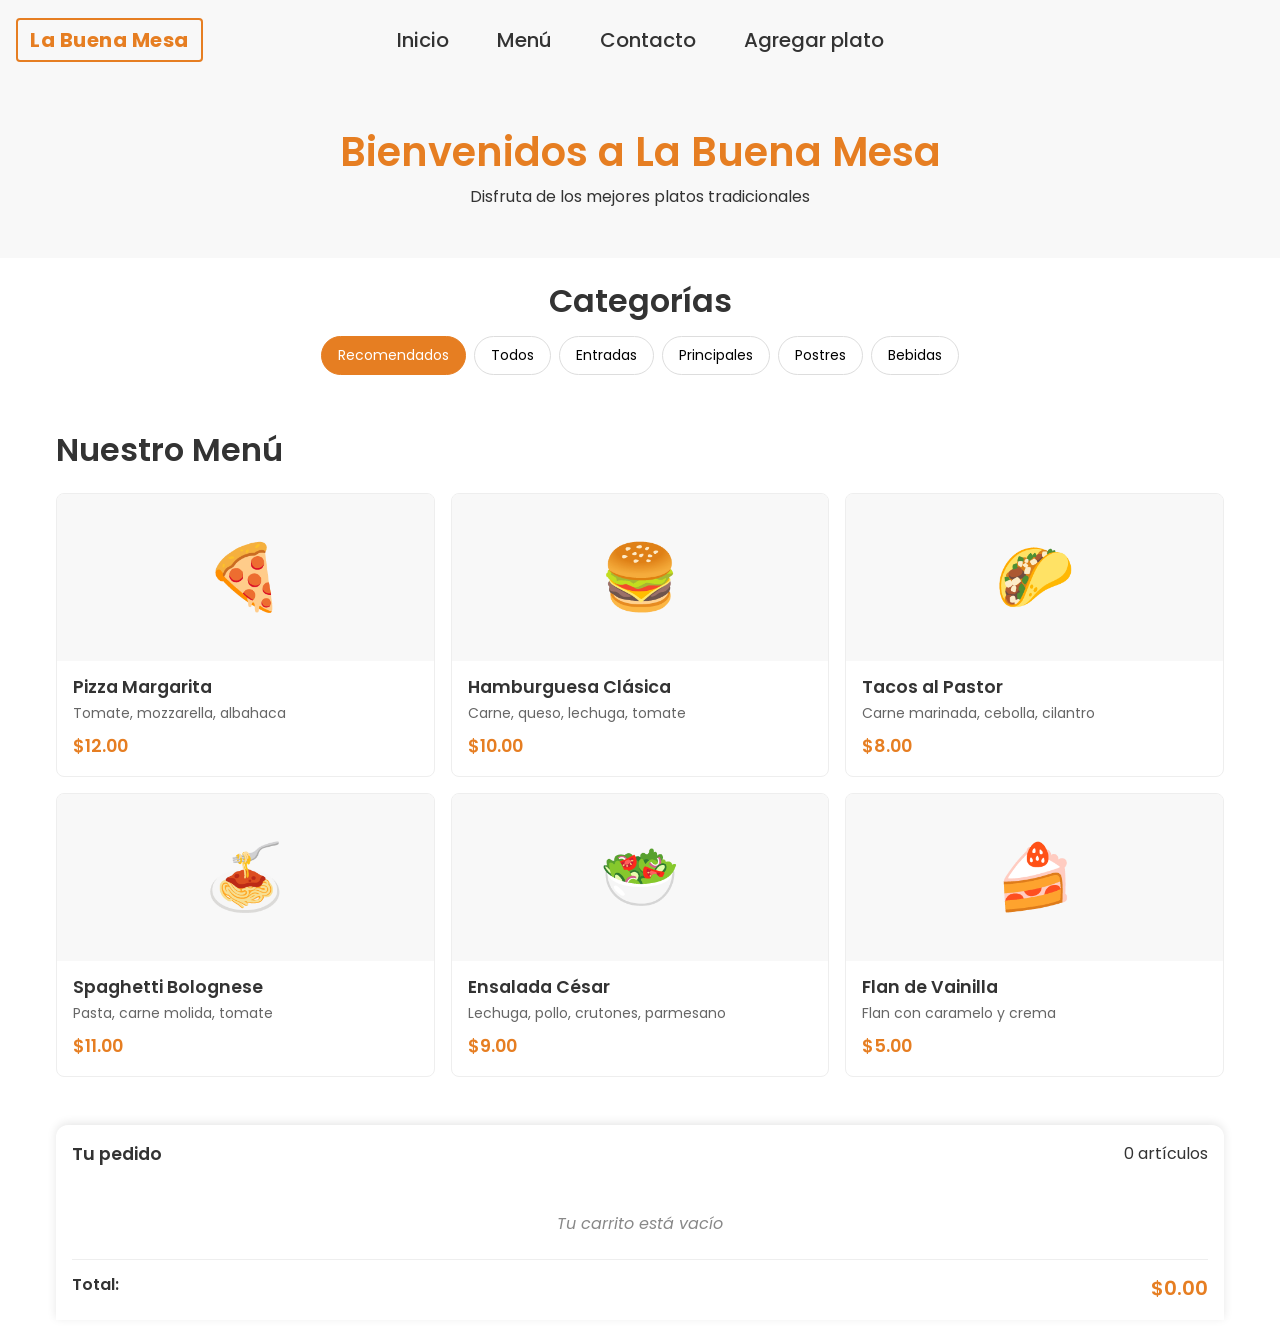
==== index.html @ 82c4ff54 "Merge branch 'main' into pagina-alta" ====
<!DOCTYPE html>
<html lang="es">
  <head>
    <meta charset="UTF-8" />
    <meta name="viewport" content="width=device-width, initial-scale=1.0" />
    <title>La Buena Mesa - Restaurante</title>
    <link rel="preconnect" href="https://fonts.googleapis.com" />
    <link rel="preconnect" href="https://fonts.gstatic.com" crossorigin />
    <link
      href="https://fonts.googleapis.com/css2?family=Poppins:wght@400;500;600;700&display=swap"
      rel="stylesheet"
    />
    <link rel="stylesheet" href="styles.css" />
  </head>
  <body>
    <nav>
      <div class="nav-container">
        <a href="/" class="logo">La Buena Mesa</a>
        <button class="nav-toggle" aria-label="Menú">
          <span></span>
          <span></span>
          <span></span>
        </button>
        <ul class="nav-links">
          <li><a href="index.html">Inicio</a></li>
          <li><a href="#">Menú</a></li>
          <li><a href="#">Contacto</a></li>
          <li><a href="agregar-plato.html" class="nav-link-primary">Agregar plato</a></li>
        </ul>
      </div>
    </nav>

    <header class="hero">
      <h1>Bienvenidos a La Buena Mesa</h1>
      <p>Disfruta de los mejores platos tradicionales</p>
    </header>

    <section class="categories">
      <h2>Categorías</h2>
      <div class="category-filters">
        <button class="category-btn active">Recomendados</button>
        <button class="category-btn">Todos</button>
        <button class="category-btn">Entradas</button>
        <button class="category-btn">Principales</button>
        <button class="category-btn">Postres</button>
        <button class="category-btn">Bebidas</button>
      </div>
    </section>

    <main class="menu-content">
      <h2>Nuestro Menú</h2>
      <div class="menu-grid">
        <article class="menu-item">
          <div class="menu-item-image">🍕</div>
          <div class="menu-item-info">
            <h3>Pizza Margarita</h3>
            <p>Tomate, mozzarella, albahaca</p>
            <span class="menu-item-price">$12.00</span>
          </div>
        </article>
        <article class="menu-item">
          <div class="menu-item-image">🍔</div>
          <div class="menu-item-info">
            <h3>Hamburguesa Clásica</h3>
            <p>Carne, queso, lechuga, tomate</p>
            <span class="menu-item-price">$10.00</span>
          </div>
        </article>
        <article class="menu-item">
          <div class="menu-item-image">🌮</div>
          <div class="menu-item-info">
            <h3>Tacos al Pastor</h3>
            <p>Carne marinada, cebolla, cilantro</p>
            <span class="menu-item-price">$8.00</span>
          </div>
        </article>
        <article class="menu-item">
          <div class="menu-item-image">🍝</div>
          <div class="menu-item-info">
            <h3>Spaghetti Bolognese</h3>
            <p>Pasta, carne molida, tomate</p>
            <span class="menu-item-price">$11.00</span>
          </div>
        </article>
        <article class="menu-item">
          <div class="menu-item-image">🥗</div>
          <div class="menu-item-info">
            <h3>Ensalada César</h3>
            <p>Lechuga, pollo, crutones, parmesano</p>
            <span class="menu-item-price">$9.00</span>
          </div>
        </article>
        <article class="menu-item">
          <div class="menu-item-image">🍰</div>
          <div class="menu-item-info">
            <h3>Flan de Vainilla</h3>
            <p>Flan con caramelo y crema</p>
            <span class="menu-item-price">$5.00</span>
          </div>
        </article>
      </div>
    </main>

    <footer>
      <div class="cart">
        <div class="cart-container">
          <div class="cart-header">
            <h3>Tu pedido</h3>
            <span class="cart-count">0 artículos</span>
          </div>
          <div class="cart-items">
            <p class="cart-empty">Tu carrito está vacío</p>
          </div>
          <div class="cart-footer">
            <span>Total:</span>
            <span class="cart-total">$0.00</span>
          </div>
        </div>
      </div>
    </footer>
  </body>
</html>
---- styles.css ----
* {
  margin: 0;
  padding: 0;
  box-sizing: border-box;
}

:root {
  --font-primary: "Poppins", serif;
  --color-text: #333;
  --color-primary: #e67e22;
  --color-bg: #fff;
  --color-bg-secondary: #f8f8f8;
  --nav-height: 60px;
}

body {
  font-family: var(--font-primary);
  font-size: 16px;
  line-height: 1.6;
  color: var(--color-text);
  background-color: var(--color-bg);
}

a {
  text-decoration: none;
  color: inherit;
}

h1,
h2,
h3,
h4,
h5,
h6 {
  font-family: var(--font-primary);
  font-weight: 600;
  line-height: 1.2;
}

h1 {
  font-size: 2rem;
}

h2 {
  font-size: 1.5rem;
}

p {
  font-size: 1rem;
  font-weight: 400;
}

.nav {
  position: fixed;
  top: 0;
  left: 0;
  right: 0;
  height: var(--nav-height);
  background-color: var(--color-bg);
  box-shadow: 0 1px 3px rgba(0, 0, 0, 0.1);
  z-index: 1000;
}

.nav-container {
  display: flex;
  justify-content: space-between;
  align-items: center;
  margin: 0 auto;
  height: 100%;
  width: 100%;
}

.logo {
  position: absolute;
  left: 1rem;
  font-size: 1.25rem;
  font-weight: 700;
  color: var(--color-primary);
  padding: 0.25rem 0.75rem;
  border: 2px solid var(--color-primary);
  border-radius: 4px;
  letter-spacing: 0.5px;
}

.nav-links {
  display: none;
  list-style: none;
  gap: 1.5rem;
  background-color: var(--color-bg-secondary);
  padding-block: 1rem;
}

.nav-links a {
  display: inline-block;
  font-size: 1.25rem;
  font-weight: 500;
  padding: 0.5rem 0.75rem;
  border-radius: 4px;
  transition: all 0.2s ease;
}

.nav-links a:hover {
  color: var(--color-primary);
  background: rgba(230, 126, 34, 0.1);
}

.nav-toggle {
  display: flex;
  flex-direction: column;
  gap: 4px;
  background: none;
  border: none;
  cursor: pointer;
  padding: 0.5rem;
}

.nav-toggle span {
  display: block;
  width: 24px;
  height: 2px;
  background: var(--color-text);
  border-radius: 2px;
}

@media (min-width: 768px) {
  .nav-toggle {
    display: none;
  }
  .nav-container {
    justify-content: flex-start;
    gap: 3rem;
  }

  .logo {
    flex-shrink: 0;
  }

  .nav-links {
    flex: 1;
    justify-content: center;
    display: flex;
  }

  h1 {
    font-size: 2.5rem;
  }

  h2 {
    font-size: 2rem;
  }
}

.hero {
  padding: 3rem 1rem;
  text-align: center;
  background-color: var(--color-bg-secondary);
}

.hero h1 {
  color: var(--color-primary);
  margin-bottom: 0.5rem;
}

.categories {
  padding: 1.5rem 1rem;
  text-align: center;
}

.category-filters {
  display: flex;
  flex-wrap: wrap;
  gap: 0.5rem;
  justify-content: center;
  margin-top: 1rem;
}

.category-btn {
  padding: 0.5rem 1rem;
  border: 1px solid #ddd;
  border-radius: 20px;
  background: var(--color-bg);
  font-family: var(--font-primary);
  font-size: 0.875rem;
  cursor: pointer;
  transition: all 0.2s ease;
}

.category-btn.active,
.category-btn:hover {
  background: var(--color-primary);
  color: #fff;
  border-color: var(--color-primary);
}

.menu-content {
  padding: 2rem 1rem;
  max-width: 1200px;
  margin: 0 auto;
}

.menu-grid {
  display: grid;
  grid-template-columns: 1fr;
  gap: 1rem;
  margin-top: 1.5rem;
}

.menu-item {
  border: 1px solid #eee;
  border-radius: 8px;
  overflow: hidden;
  transition: box-shadow 0.2s ease;
}

.menu-item:hover {
  box-shadow: 0 2px 8px rgba(0, 0, 0, 0.1);
}

.menu-item-image {
  font-size: 4rem;
  text-align: center;
  padding: 2rem;
  background: var(--color-bg-secondary);
}

.menu-item-info {
  padding: 1rem;
}

.menu-item-info h3 {
  font-size: 1.1rem;
  margin-bottom: 0.25rem;
}

.menu-item-info p {
  font-size: 0.875rem;
  color: #666;
  margin-bottom: 0.5rem;
}

.menu-item-price {
  font-weight: 600;
  color: var(--color-primary);
  font-size: 1.1rem;
}

@media (min-width: 768px) {
  .menu-grid {
    grid-template-columns: repeat(3, 1fr);
  }
}

.cart {
  background: var(--color-bg);
  max-width: 1200px;
  margin: 0 auto;
  padding: 1rem;
}

.cart-container {
  padding: 1rem;
  border-radius: 12px 12px 0 0;
  box-shadow: 0 -2px 10px rgba(0, 0, 0, 0.1);
}

.cart-header {
  display: flex;
  justify-content: space-between;
  align-items: center;
  margin-bottom: 0.75rem;
}

.cart-header h3 {
  font-size: 1.1rem;
}

.cart-items {
  min-height: 60px;
  max-height: 80px;
  overflow-y: auto;
}

.cart-empty {
  color: #888;
  font-style: italic;
  text-align: center;
  padding: 2rem 0;
}

.cart-footer {
  display: flex;
  justify-content: space-between;
  padding-top: 0.75rem;
  border-top: 1px solid #eee;
  font-weight: 600;
}

.cart-total {
  color: var(--color-primary);
  font-size: 1.25rem;
}
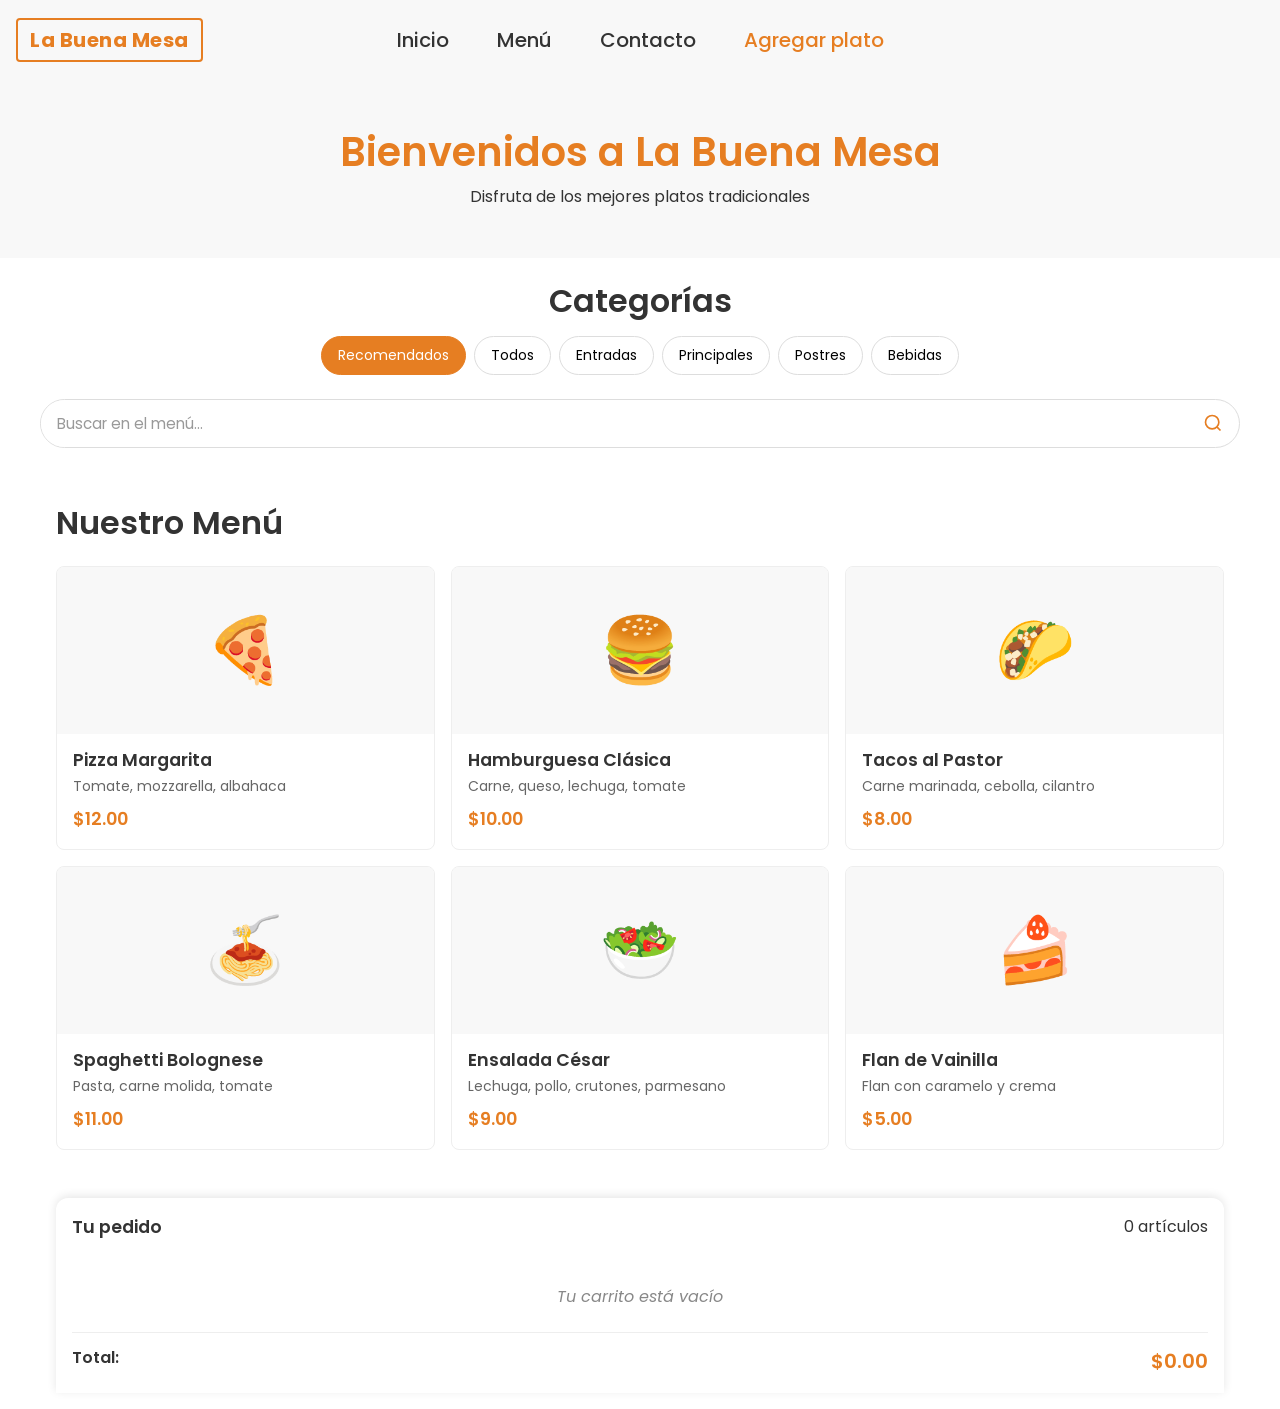
==== commit de3df00a: "Agregado de searchbar + boton de alta" ====
--- a/index.html
+++ b/index.html
@@ -25,7 +25,11 @@
           <li><a href="index.html">Inicio</a></li>
           <li><a href="#">Menú</a></li>
           <li><a href="#">Contacto</a></li>
-          <li><a href="agregar-plato.html" class="nav-link-primary">Agregar plato</a></li>
+          <li>
+            <a href="agregar-plato.html" class="nav-link-primary"
+              >Agregar plato</a
+            >
+          </li>
         </ul>
       </div>
     </nav>
@@ -44,6 +48,15 @@
         <button class="category-btn">Principales</button>
         <button class="category-btn">Postres</button>
         <button class="category-btn">Bebidas</button>
+      </div>
+      <div class="search-bar">
+        <input type="text" placeholder="Buscar en el menú..." class="search-input" />
+        <button class="search-btn" aria-label="Buscar">
+          <svg width="20" height="20" viewBox="0 0 24 24" fill="none" stroke="currentColor" stroke-width="2">
+            <circle cx="11" cy="11" r="8"/>
+            <path d="m21 21-4.35-4.35"/>
+          </svg>
+        </button>
       </div>
     </section>
 
--- a/styles.css
+++ b/styles.css
@@ -192,6 +192,46 @@
   border-color: var(--color-primary);
 }
 
+.search-bar {
+  display: flex;
+  align-items: center;
+  max-width: 1200px;
+  margin: 1.5rem auto 0;
+  border: 1px solid #ddd;
+  border-radius: 25px;
+  overflow: hidden;
+  background: var(--color-bg);
+}
+
+.search-input {
+  flex: 1;
+  padding: 0.75rem 1rem;
+  border: none;
+  font-family: var(--font-primary);
+  font-size: 0.95rem;
+  outline: none;
+}
+
+.search-input::placeholder {
+  color: #999;
+}
+
+.search-btn {
+  padding: 0.75rem 1rem;
+  background: transparent;
+  border: none;
+  color: var(--color-primary);
+  cursor: pointer;
+  display: flex;
+  align-items: center;
+  justify-content: center;
+  transition: background 0.2s ease;
+}
+
+.search-btn:hover {
+  background: rgba(230, 126, 34, 0.1);
+}
+
 .menu-content {
   padding: 2rem 1rem;
   max-width: 1200px;
@@ -299,3 +339,134 @@
   color: var(--color-primary);
   font-size: 1.25rem;
 }
+
+.form-page {
+  padding-top: calc(var(--nav-height) + 2rem);
+  padding-bottom: 2rem;
+  min-height: 100vh;
+  background-color: var(--color-bg-secondary);
+}
+
+.form-container {
+  max-width: 600px;
+  margin: 0 auto;
+  padding: 2rem;
+  background: var(--color-bg);
+  border-radius: 12px;
+  box-shadow: 0 2px 10px rgba(0, 0, 0, 0.1);
+}
+
+.form-container h1 {
+  color: var(--color-primary);
+  margin-bottom: 0.5rem;
+  text-align: center;
+}
+
+.form-subtitle {
+  text-align: center;
+  color: #666;
+  margin-bottom: 2rem;
+}
+
+.plato-form {
+  display: flex;
+  flex-direction: column;
+  gap: 1.5rem;
+}
+
+.form-group {
+  display: flex;
+  flex-direction: column;
+  gap: 0.5rem;
+}
+
+.form-group label {
+  font-weight: 500;
+  font-size: 0.9rem;
+  color: var(--color-text);
+}
+
+.form-group input,
+.form-group textarea,
+.form-group select {
+  padding: 0.75rem;
+  border: 1px solid #ddd;
+  border-radius: 8px;
+  font-family: var(--font-primary);
+  font-size: 1rem;
+  transition: border-color 0.2s ease, box-shadow 0.2s ease;
+}
+
+.form-group input:focus,
+.form-group textarea:focus,
+.form-group select:focus {
+  outline: none;
+  border-color: var(--color-primary);
+  box-shadow: 0 0 0 3px rgba(230, 126, 34, 0.1);
+}
+
+.form-group textarea {
+  resize: vertical;
+  min-height: 80px;
+}
+
+.form-row {
+  display: grid;
+  grid-template-columns: 1fr;
+  gap: 1rem;
+}
+
+@media (min-width: 480px) {
+  .form-row {
+    grid-template-columns: 1fr 1fr;
+  }
+}
+
+.form-actions {
+  display: flex;
+  gap: 1rem;
+  margin-top: 1rem;
+}
+
+.btn {
+  flex: 1;
+  padding: 0.75rem 1.5rem;
+  border-radius: 8px;
+  font-family: var(--font-primary);
+  font-size: 1rem;
+  font-weight: 500;
+  cursor: pointer;
+  transition: all 0.2s ease;
+  text-align: center;
+}
+
+.btn-primary {
+  background: var(--color-primary);
+  color: #fff;
+  border: 2px solid var(--color-primary);
+}
+
+.btn-primary:hover {
+  background: #d35400;
+  border-color: #d35400;
+}
+
+.btn-secondary {
+  background: var(--color-bg);
+  color: var(--color-text);
+  border: 2px solid #ddd;
+}
+
+.btn-secondary:hover {
+  border-color: var(--color-text);
+  background: var(--color-bg-secondary);
+}
+
+.nav-link-primary {
+  color: var(--color-primary);
+  font-weight: 600;
+}
+
+.nav-link-primary:hover {
+  background: rgba(230, 126, 34, 0.15);
+}
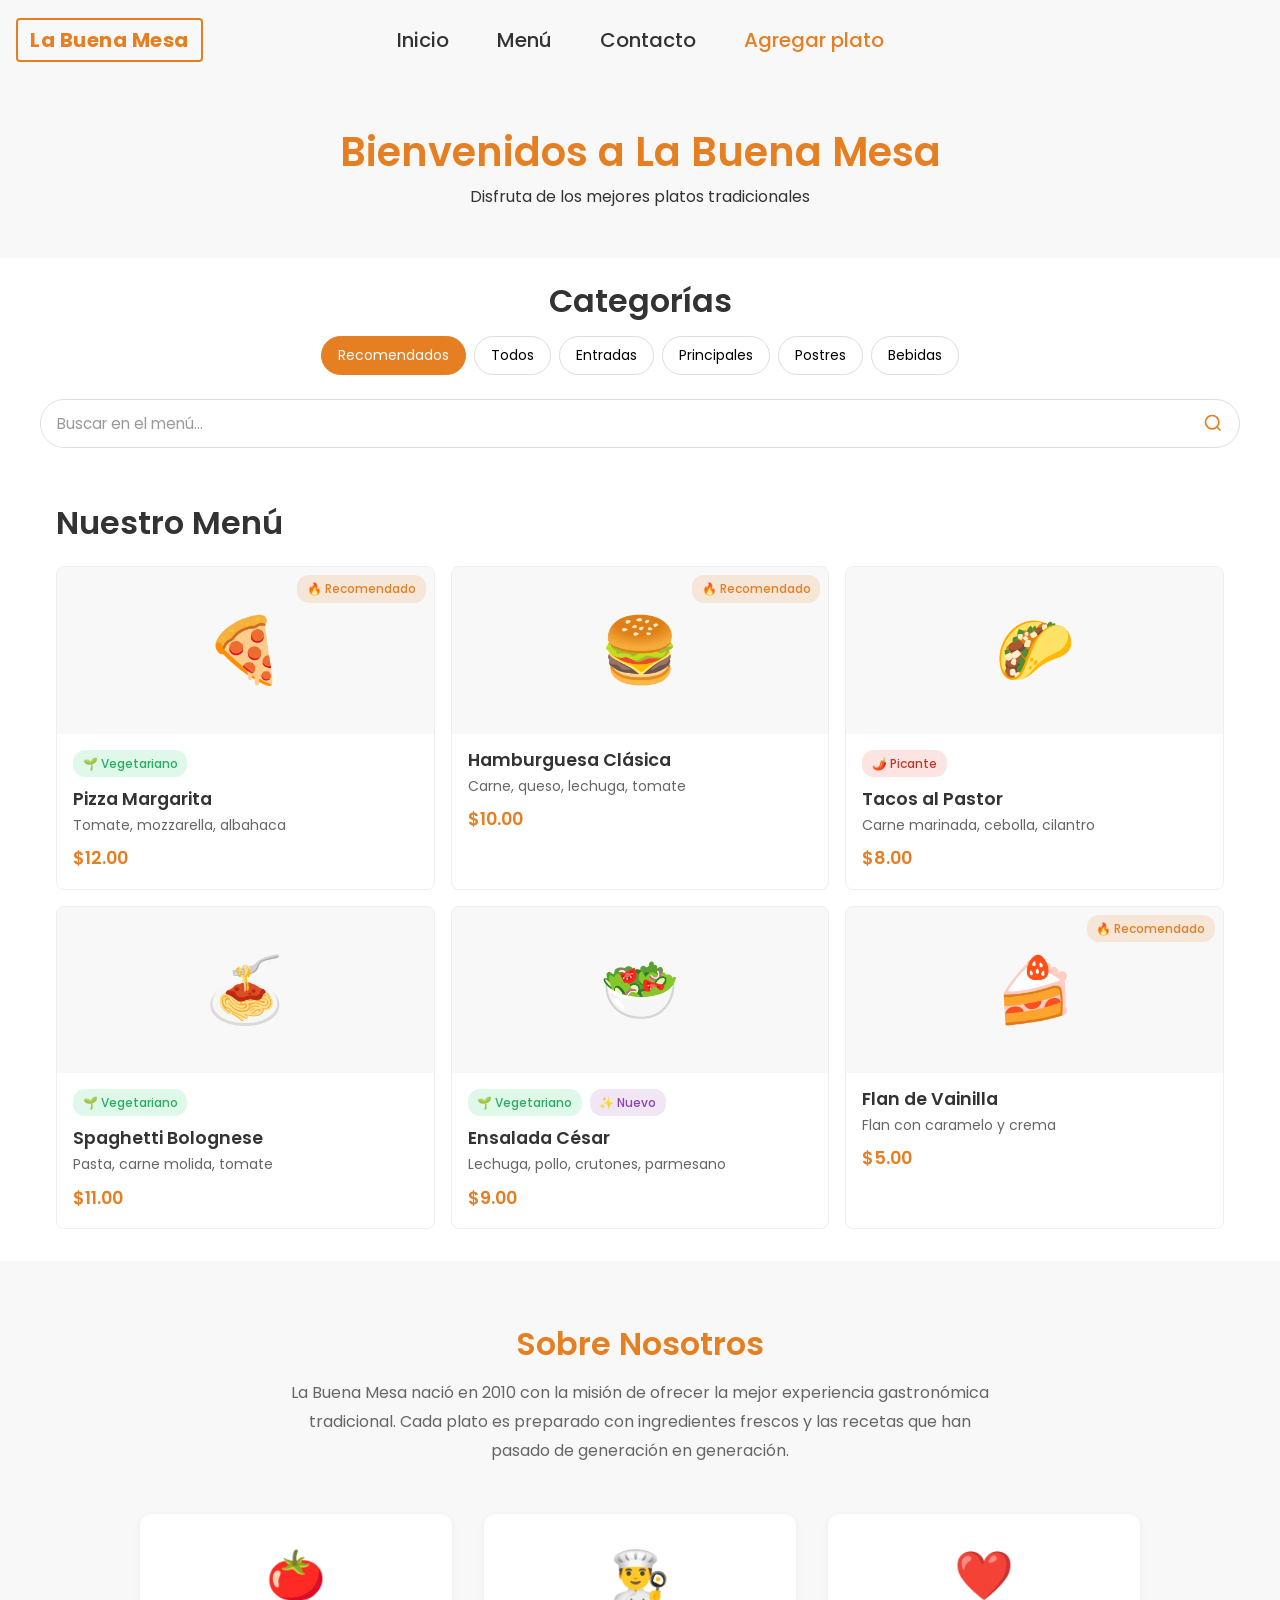
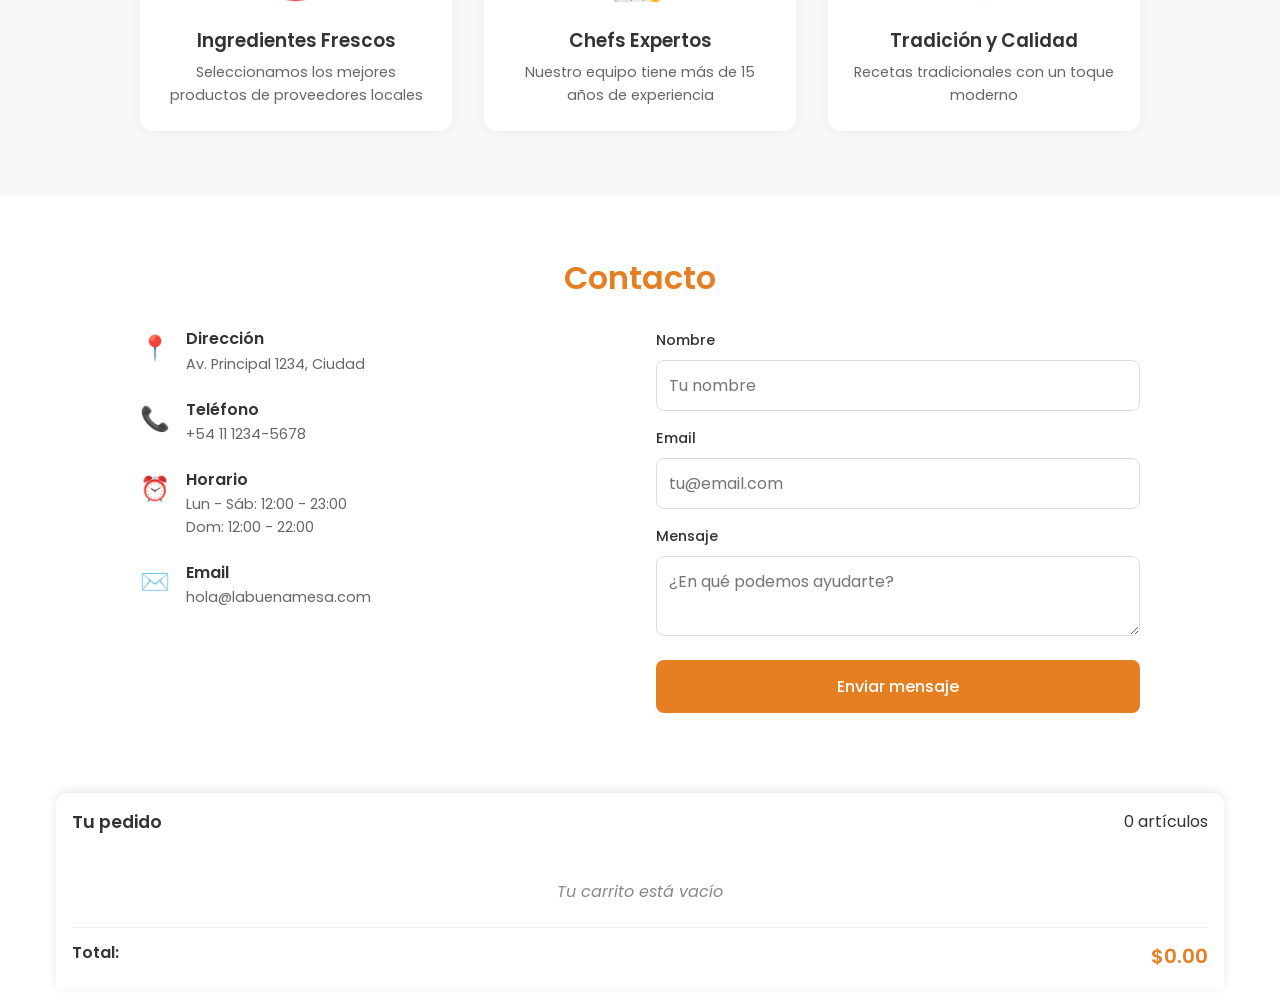
==== commit c764265d: "Merge pull request #6 from francoangulo/product-card un poco de estilos en la tarjeta de producto" ====
--- a/index.html
+++ b/index.html
@@ -65,7 +65,11 @@
       <div class="menu-grid">
         <article class="menu-item">
           <div class="menu-item-image">🍕</div>
-          <div class="menu-item-info">
+          <span class="tag tag-featured tag-absolute">🔥 Recomendado</span>
+          <div class="menu-item-info">
+            <div class="menu-item-tags">
+              <span class="tag tag-vegetarian">🌱 Vegetariano</span>
+            </div>
             <h3>Pizza Margarita</h3>
             <p>Tomate, mozzarella, albahaca</p>
             <span class="menu-item-price">$12.00</span>
@@ -73,6 +77,7 @@
         </article>
         <article class="menu-item">
           <div class="menu-item-image">🍔</div>
+          <span class="tag tag-featured tag-absolute">🔥 Recomendado</span>
           <div class="menu-item-info">
             <h3>Hamburguesa Clásica</h3>
             <p>Carne, queso, lechuga, tomate</p>
@@ -82,6 +87,9 @@
         <article class="menu-item">
           <div class="menu-item-image">🌮</div>
           <div class="menu-item-info">
+            <div class="menu-item-tags">
+              <span class="tag tag-spicy">🌶️ Picante</span>
+            </div>
             <h3>Tacos al Pastor</h3>
             <p>Carne marinada, cebolla, cilantro</p>
             <span class="menu-item-price">$8.00</span>
@@ -90,6 +98,9 @@
         <article class="menu-item">
           <div class="menu-item-image">🍝</div>
           <div class="menu-item-info">
+            <div class="menu-item-tags">
+              <span class="tag tag-vegetarian">🌱 Vegetariano</span>
+            </div>
             <h3>Spaghetti Bolognese</h3>
             <p>Pasta, carne molida, tomate</p>
             <span class="menu-item-price">$11.00</span>
@@ -98,6 +109,10 @@
         <article class="menu-item">
           <div class="menu-item-image">🥗</div>
           <div class="menu-item-info">
+            <div class="menu-item-tags">
+              <span class="tag tag-vegetarian">🌱 Vegetariano</span>
+              <span class="tag tag-new">✨ Nuevo</span>
+            </div>
             <h3>Ensalada César</h3>
             <p>Lechuga, pollo, crutones, parmesano</p>
             <span class="menu-item-price">$9.00</span>
@@ -105,6 +120,7 @@
         </article>
         <article class="menu-item">
           <div class="menu-item-image">🍰</div>
+          <span class="tag tag-featured tag-absolute">🔥 Recomendado</span>
           <div class="menu-item-info">
             <h3>Flan de Vainilla</h3>
             <p>Flan con caramelo y crema</p>
@@ -113,6 +129,88 @@
         </article>
       </div>
     </main>
+
+    <section class="about">
+      <div class="about-container">
+        <h2>Sobre Nosotros</h2>
+        <p class="about-text">
+          La Buena Mesa nació en 2010 con la misión de ofrecer la mejor experiencia gastronómica
+          tradicional. Cada plato es preparado con ingredientes frescos y las recetas que han pasado
+          de generación en generación.
+        </p>
+        <div class="about-features">
+          <div class="about-feature">
+            <span class="feature-icon">🍅</span>
+            <h3>Ingredientes Frescos</h3>
+            <p>Seleccionamos los mejores productos de proveedores locales</p>
+          </div>
+          <div class="about-feature">
+            <span class="feature-icon">👨‍🍳</span>
+            <h3>Chefs Expertos</h3>
+            <p>Nuestro equipo tiene más de 15 años de experiencia</p>
+          </div>
+          <div class="about-feature">
+            <span class="feature-icon">❤️</span>
+            <h3>Tradición y Calidad</h3>
+            <p>Recetas tradicionales con un toque moderno</p>
+          </div>
+        </div>
+      </div>
+    </section>
+
+    <section class="contact">
+      <div class="contact-container">
+        <h2>Contacto</h2>
+        <div class="contact-grid">
+          <div class="contact-info">
+            <div class="contact-item">
+              <span class="contact-icon">📍</span>
+              <div>
+                <h3>Dirección</h3>
+                <p>Av. Principal 1234, Ciudad</p>
+              </div>
+            </div>
+            <div class="contact-item">
+              <span class="contact-icon">📞</span>
+              <div>
+                <h3>Teléfono</h3>
+                <p>+54 11 1234-5678</p>
+              </div>
+            </div>
+            <div class="contact-item">
+              <span class="contact-icon">⏰</span>
+              <div>
+                <h3>Horario</h3>
+                <p>Lun - Sáb: 12:00 - 23:00</p>
+                <p>Dom: 12:00 - 22:00</p>
+              </div>
+            </div>
+            <div class="contact-item">
+              <span class="contact-icon">✉️</span>
+              <div>
+                <h3>Email</h3>
+                <p>hola@labuenamesa.com</p>
+              </div>
+            </div>
+          </div>
+          <form class="contact-form">
+            <div class="form-group">
+              <label for="contact-name">Nombre</label>
+              <input type="text" id="contact-name" placeholder="Tu nombre" />
+            </div>
+            <div class="form-group">
+              <label for="contact-email">Email</label>
+              <input type="email" id="contact-email" placeholder="tu@email.com" />
+            </div>
+            <div class="form-group">
+              <label for="contact-message">Mensaje</label>
+              <textarea id="contact-message" placeholder="¿En qué podemos ayudarte?"></textarea>
+            </div>
+            <button type="submit" class="btn btn-primary">Enviar mensaje</button>
+          </form>
+        </div>
+      </div>
+    </section>
 
     <footer>
       <div class="cart">
--- a/styles.css
+++ b/styles.css
@@ -250,10 +250,14 @@
   border-radius: 8px;
   overflow: hidden;
   transition: box-shadow 0.2s ease;
+  position: relative;
+  transition: transform 0.2s ease;
 }
 
 .menu-item:hover {
   box-shadow: 0 2px 8px rgba(0, 0, 0, 0.1);
+  cursor: pointer;
+  transform: scale(1.025);
 }
 
 .menu-item-image {
@@ -282,6 +286,55 @@
   font-weight: 600;
   color: var(--color-primary);
   font-size: 1.1rem;
+}
+
+.menu-item-tags {
+  display: flex;
+  flex-wrap: wrap;
+  gap: 0.5rem;
+  margin-bottom: 0.75rem;
+}
+
+.tag {
+  display: inline-block;
+  padding: 0.25rem 0.6rem;
+  font-size: 0.75rem;
+  font-weight: 500;
+  border-radius: 12px;
+  background: var(--color-bg-secondary);
+  color: #666;
+}
+
+.tag-featured {
+  background: rgba(230, 126, 34, 0.15);
+  color: var(--color-primary);
+}
+
+.tag-vegetarian {
+  background: rgba(46, 204, 113, 0.15);
+  color: #27ae60;
+}
+
+.tag-popular {
+  background: rgba(241, 196, 15, 0.2);
+  color: #d4a200;
+}
+
+.tag-spicy {
+  background: rgba(231, 76, 60, 0.15);
+  color: #c0392b;
+}
+
+.tag-new {
+  background: rgba(155, 89, 182, 0.15);
+  color: #8e44ad;
+}
+
+.tag-absolute {
+  position: absolute;
+  top: 0.5rem;
+  right: 0.5rem;
+  z-index: 1;
 }
 
 @media (min-width: 768px) {
@@ -470,3 +523,129 @@
 .nav-link-primary:hover {
   background: rgba(230, 126, 34, 0.15);
 }
+
+.about {
+  padding: 4rem 1rem;
+  background: var(--color-bg-secondary);
+  text-align: center;
+}
+
+.about-container {
+  max-width: 1000px;
+  margin: 0 auto;
+}
+
+.about h2 {
+  margin-bottom: 1rem;
+  color: var(--color-primary);
+}
+
+.about-text {
+  max-width: 700px;
+  margin: 0 auto 3rem;
+  color: #666;
+  line-height: 1.8;
+}
+
+.about-features {
+  display: grid;
+  grid-template-columns: 1fr;
+  gap: 2rem;
+}
+
+.about-feature {
+  padding: 1.5rem;
+  background: var(--color-bg);
+  border-radius: 12px;
+  box-shadow: 0 2px 8px rgba(0, 0, 0, 0.05);
+}
+
+.feature-icon {
+  font-size: 3rem;
+  display: block;
+  margin-bottom: 1rem;
+}
+
+.about-feature h3 {
+  margin-bottom: 0.5rem;
+  color: var(--color-text);
+}
+
+.about-feature p {
+  color: #666;
+  font-size: 0.9rem;
+}
+
+.contact {
+  padding: 4rem 1rem;
+  background: var(--color-bg);
+}
+
+.contact-container {
+  max-width: 1000px;
+  margin: 0 auto;
+}
+
+.contact h2 {
+  text-align: center;
+  margin-bottom: 2rem;
+  color: var(--color-primary);
+}
+
+.contact-grid {
+  display: grid;
+  grid-template-columns: 1fr;
+  gap: 2rem;
+}
+
+.contact-info {
+  display: flex;
+  flex-direction: column;
+  gap: 1.5rem;
+}
+
+.contact-item {
+  display: flex;
+  align-items: flex-start;
+  gap: 1rem;
+}
+
+.contact-icon {
+  font-size: 1.5rem;
+}
+
+.contact-item h3 {
+  font-size: 1rem;
+  margin-bottom: 0.25rem;
+}
+
+.contact-item p {
+  font-size: 0.9rem;
+  color: #666;
+}
+
+.contact-form {
+  display: flex;
+  flex-direction: column;
+  gap: 1rem;
+}
+
+.contact-form .btn {
+  flex: none;
+  width: 100%;
+  margin-top: 0.5rem;
+}
+
+@media (min-width: 768px) {
+  .about-features {
+    grid-template-columns: repeat(3, 1fr);
+  }
+
+  .contact-grid {
+    grid-template-columns: 1fr 1fr;
+  }
+
+  .contact-form .btn {
+    width: auto;
+  }
+}
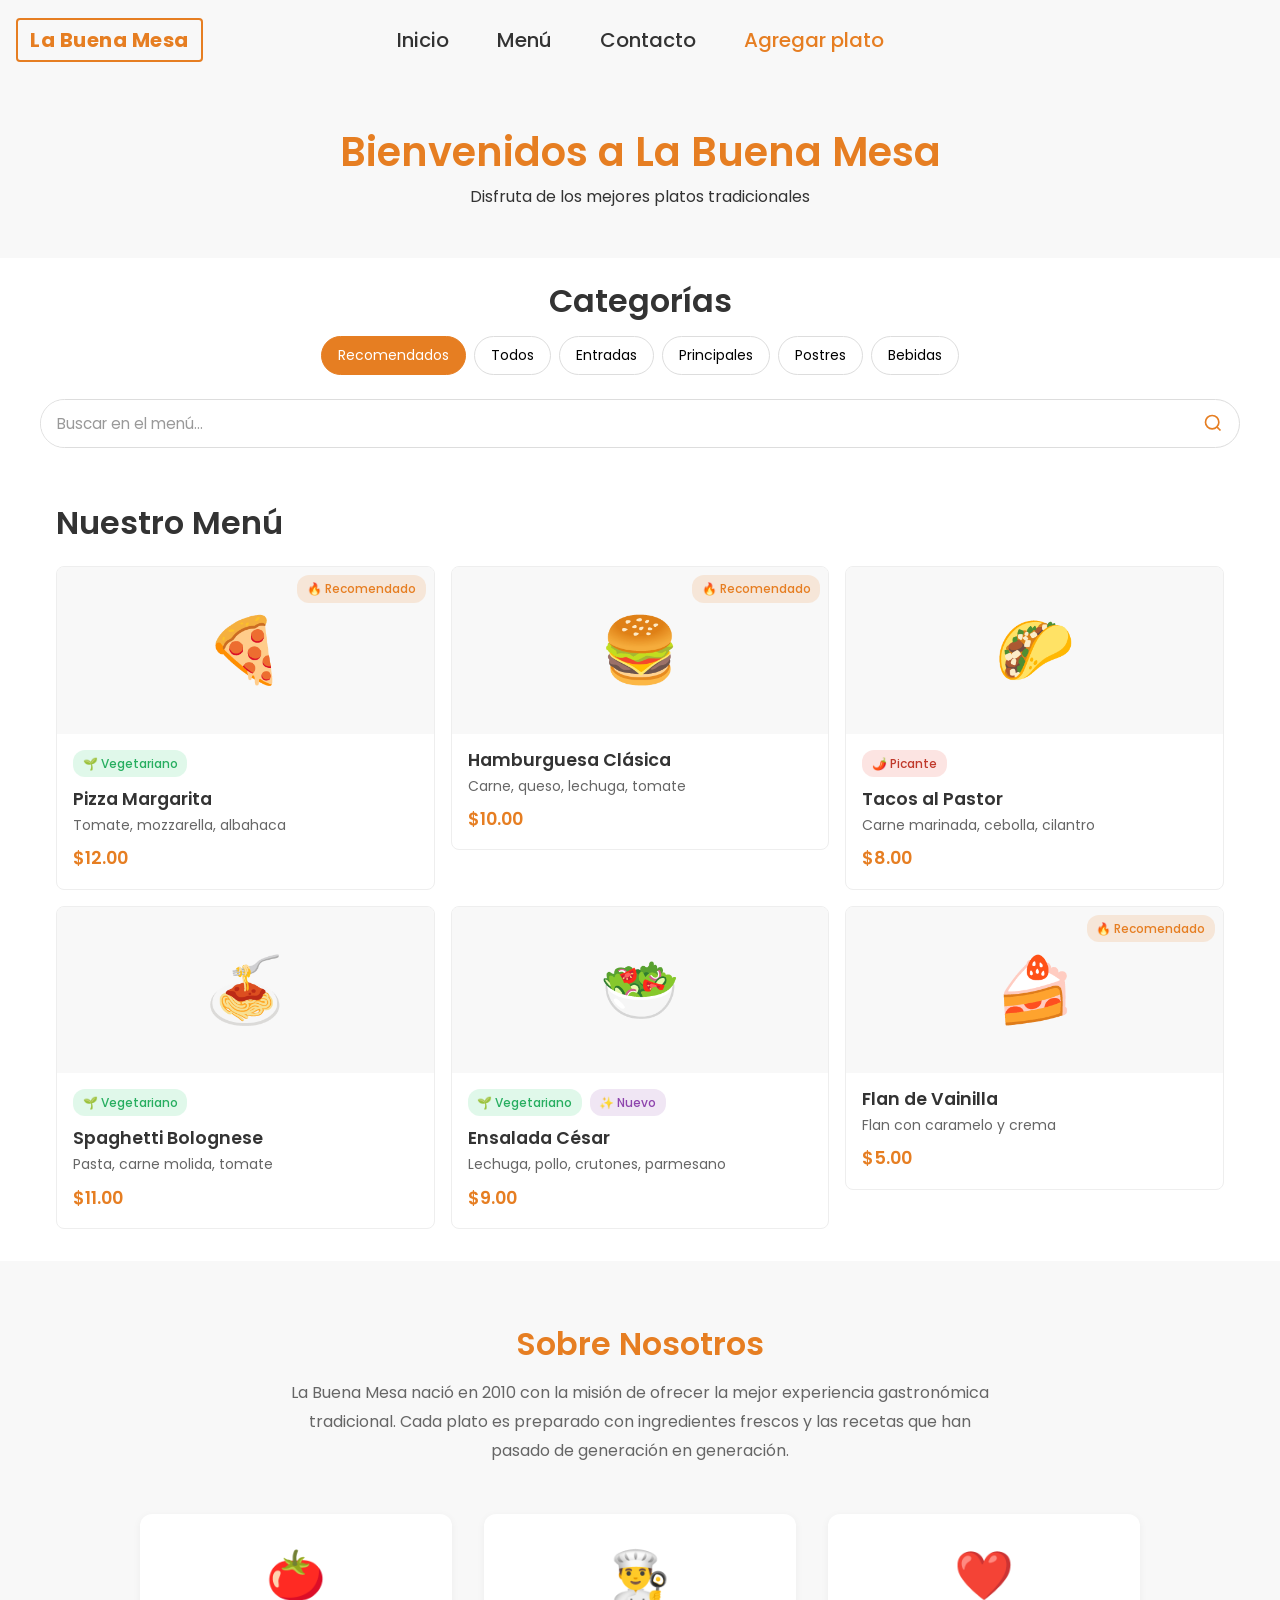
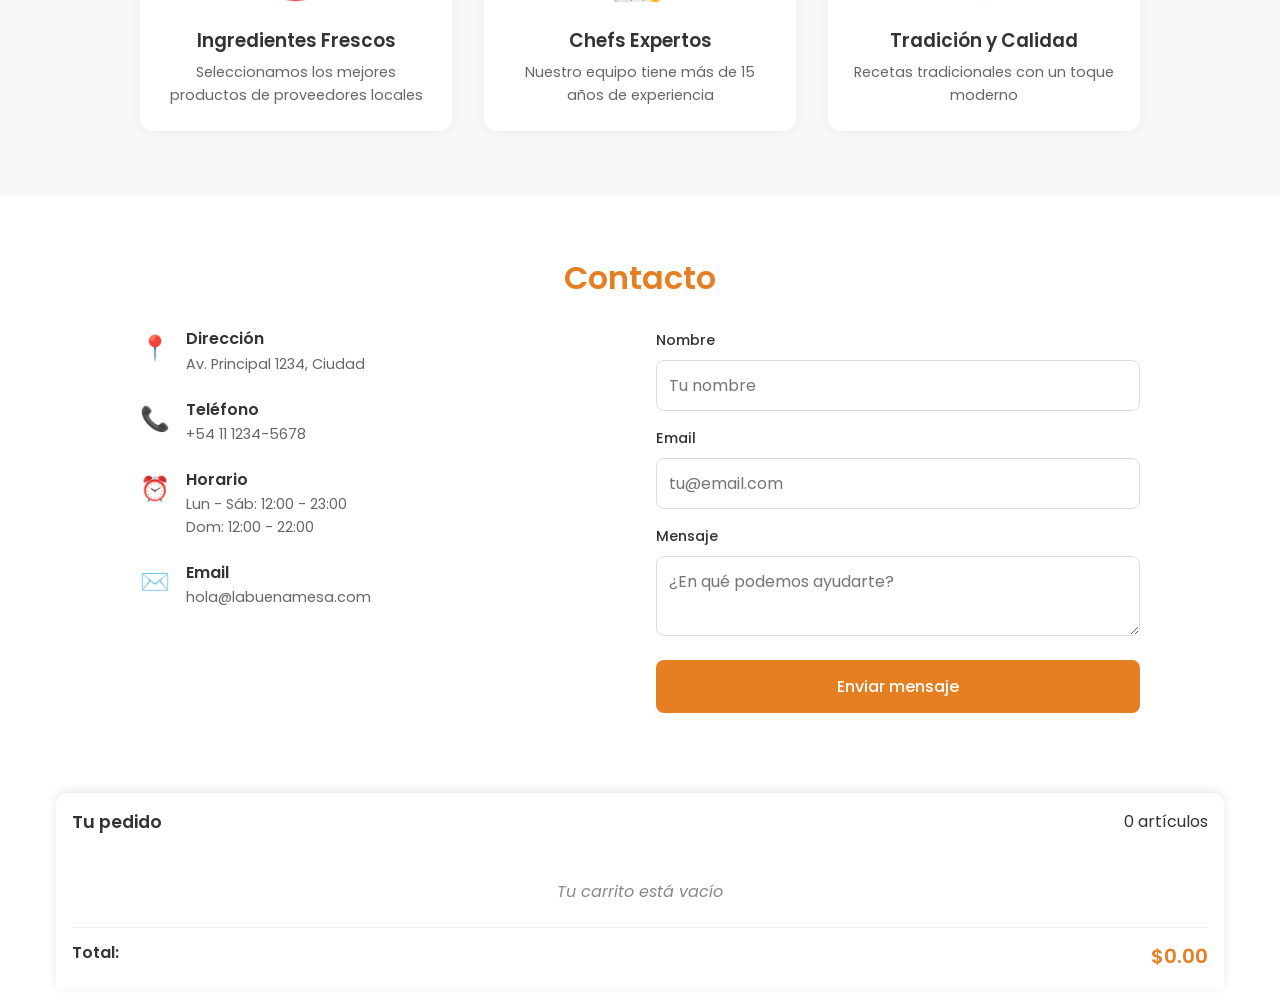
==== commit 570d55c3: "Página de detalle de producto (v1)" ====
--- a/index.html
+++ b/index.html
@@ -11,6 +11,7 @@
       rel="stylesheet"
     />
     <link rel="stylesheet" href="styles.css" />
+    <script type="module" src="carga-productos.js"></script>
   </head>
   <body>
     <nav>
@@ -50,11 +51,22 @@
         <button class="category-btn">Bebidas</button>
       </div>
       <div class="search-bar">
-        <input type="text" placeholder="Buscar en el menú..." class="search-input" />
+        <input
+          type="text"
+          placeholder="Buscar en el menú..."
+          class="search-input"
+        />
         <button class="search-btn" aria-label="Buscar">
-          <svg width="20" height="20" viewBox="0 0 24 24" fill="none" stroke="currentColor" stroke-width="2">
-            <circle cx="11" cy="11" r="8"/>
-            <path d="m21 21-4.35-4.35"/>
+          <svg
+            width="20"
+            height="20"
+            viewBox="0 0 24 24"
+            fill="none"
+            stroke="currentColor"
+            stroke-width="2"
+          >
+            <circle cx="11" cy="11" r="8" />
+            <path d="m21 21-4.35-4.35" />
           </svg>
         </button>
       </div>
@@ -63,70 +75,7 @@
     <main class="menu-content">
       <h2>Nuestro Menú</h2>
       <div class="menu-grid">
-        <article class="menu-item">
-          <div class="menu-item-image">🍕</div>
-          <span class="tag tag-featured tag-absolute">🔥 Recomendado</span>
-          <div class="menu-item-info">
-            <div class="menu-item-tags">
-              <span class="tag tag-vegetarian">🌱 Vegetariano</span>
-            </div>
-            <h3>Pizza Margarita</h3>
-            <p>Tomate, mozzarella, albahaca</p>
-            <span class="menu-item-price">$12.00</span>
-          </div>
-        </article>
-        <article class="menu-item">
-          <div class="menu-item-image">🍔</div>
-          <span class="tag tag-featured tag-absolute">🔥 Recomendado</span>
-          <div class="menu-item-info">
-            <h3>Hamburguesa Clásica</h3>
-            <p>Carne, queso, lechuga, tomate</p>
-            <span class="menu-item-price">$10.00</span>
-          </div>
-        </article>
-        <article class="menu-item">
-          <div class="menu-item-image">🌮</div>
-          <div class="menu-item-info">
-            <div class="menu-item-tags">
-              <span class="tag tag-spicy">🌶️ Picante</span>
-            </div>
-            <h3>Tacos al Pastor</h3>
-            <p>Carne marinada, cebolla, cilantro</p>
-            <span class="menu-item-price">$8.00</span>
-          </div>
-        </article>
-        <article class="menu-item">
-          <div class="menu-item-image">🍝</div>
-          <div class="menu-item-info">
-            <div class="menu-item-tags">
-              <span class="tag tag-vegetarian">🌱 Vegetariano</span>
-            </div>
-            <h3>Spaghetti Bolognese</h3>
-            <p>Pasta, carne molida, tomate</p>
-            <span class="menu-item-price">$11.00</span>
-          </div>
-        </article>
-        <article class="menu-item">
-          <div class="menu-item-image">🥗</div>
-          <div class="menu-item-info">
-            <div class="menu-item-tags">
-              <span class="tag tag-vegetarian">🌱 Vegetariano</span>
-              <span class="tag tag-new">✨ Nuevo</span>
-            </div>
-            <h3>Ensalada César</h3>
-            <p>Lechuga, pollo, crutones, parmesano</p>
-            <span class="menu-item-price">$9.00</span>
-          </div>
-        </article>
-        <article class="menu-item">
-          <div class="menu-item-image">🍰</div>
-          <span class="tag tag-featured tag-absolute">🔥 Recomendado</span>
-          <div class="menu-item-info">
-            <h3>Flan de Vainilla</h3>
-            <p>Flan con caramelo y crema</p>
-            <span class="menu-item-price">$5.00</span>
-          </div>
-        </article>
+        <p class="loading-text">Cargando productos...</p>
       </div>
     </main>
 
@@ -134,9 +83,10 @@
       <div class="about-container">
         <h2>Sobre Nosotros</h2>
         <p class="about-text">
-          La Buena Mesa nació en 2010 con la misión de ofrecer la mejor experiencia gastronómica
-          tradicional. Cada plato es preparado con ingredientes frescos y las recetas que han pasado
-          de generación en generación.
+          La Buena Mesa nació en 2010 con la misión de ofrecer la mejor
+          experiencia gastronómica tradicional. Cada plato es preparado con
+          ingredientes frescos y las recetas que han pasado de generación en
+          generación.
         </p>
         <div class="about-features">
           <div class="about-feature">
@@ -200,13 +150,22 @@
             </div>
             <div class="form-group">
               <label for="contact-email">Email</label>
-              <input type="email" id="contact-email" placeholder="tu@email.com" />
+              <input
+                type="email"
+                id="contact-email"
+                placeholder="tu@email.com"
+              />
             </div>
             <div class="form-group">
               <label for="contact-message">Mensaje</label>
-              <textarea id="contact-message" placeholder="¿En qué podemos ayudarte?"></textarea>
+              <textarea
+                id="contact-message"
+                placeholder="¿En qué podemos ayudarte?"
+              ></textarea>
             </div>
-            <button type="submit" class="btn btn-primary">Enviar mensaje</button>
+            <button type="submit" class="btn btn-primary">
+              Enviar mensaje
+            </button>
           </form>
         </div>
       </div>
--- a/styles.css
+++ b/styles.css
@@ -576,6 +576,145 @@
   font-size: 0.9rem;
 }
 
+.product-detail {
+  padding-top: calc(var(--nav-height) + 2rem);
+  padding-bottom: 2rem;
+  min-height: 100vh;
+  background-color: var(--color-bg-secondary);
+}
+
+.product-detail-container {
+  max-width: 1000px;
+  margin: 0 auto;
+  padding: 1rem;
+}
+
+.back-link {
+  display: inline-flex;
+  align-items: center;
+  gap: 0.5rem;
+  color: #666;
+  font-size: 0.9rem;
+  margin-bottom: 1.5rem;
+  transition: color 0.2s ease;
+}
+
+.back-link:hover {
+  color: var(--color-primary);
+}
+
+#product-detail-content {
+  display: grid;
+  grid-template-columns: 1fr;
+  gap: 2rem;
+  background: var(--color-bg);
+  border-radius: 12px;
+  padding: 2rem;
+  box-shadow: 0 2px 10px rgba(0, 0, 0, 0.1);
+}
+
+.product-detail-image {
+  font-size: 6rem;
+  text-align: center;
+  padding: 3rem;
+  background: var(--color-bg-secondary);
+  border-radius: 8px;
+}
+
+.product-detail-info {
+  display: flex;
+  flex-direction: column;
+  gap: 1rem;
+}
+
+.product-detail-info h1 {
+  color: var(--color-text);
+  font-size: 1.75rem;
+}
+
+.product-detail-description {
+  color: #666;
+  line-height: 1.6;
+}
+
+.product-detail-price {
+  font-size: 1.5rem;
+  font-weight: 700;
+  color: var(--color-primary);
+}
+
+.product-detail-actions {
+  display: flex;
+  flex-direction: column;
+  gap: 1rem;
+  margin-top: 1rem;
+}
+
+.quantity-selector {
+  display: flex;
+  align-items: center;
+  gap: 1rem;
+  justify-content: center;
+}
+
+.quantity-btn {
+  width: 40px;
+  height: 40px;
+  border: 1px solid #ddd;
+  border-radius: 8px;
+  background: var(--color-bg);
+  font-size: 1.25rem;
+  cursor: pointer;
+  transition: all 0.2s ease;
+}
+
+.quantity-btn:hover {
+  border-color: var(--color-primary);
+  color: var(--color-primary);
+}
+
+.quantity-value {
+  font-size: 1.25rem;
+  font-weight: 600;
+  min-width: 40px;
+  text-align: center;
+}
+
+.add-to-cart-btn {
+  width: 100%;
+}
+
+@media (min-width: 768px) {
+  #product-detail-content {
+    grid-template-columns: 1fr 1fr;
+    align-items: start;
+  }
+
+  .product-detail-actions {
+    flex-direction: row;
+    align-items: center;
+  }
+
+  .quantity-selector {
+    justify-content: flex-start;
+  }
+
+  .add-to-cart-btn {
+    width: auto;
+  }
+}
+
+.loading-text {
+  text-align: center;
+  color: #888;
+  font-style: italic;
+  padding: 2rem;
+}
+
+.menu-item-link {
+  display: block;
+}
+
 .contact {
   padding: 4rem 1rem;
   background: var(--color-bg);
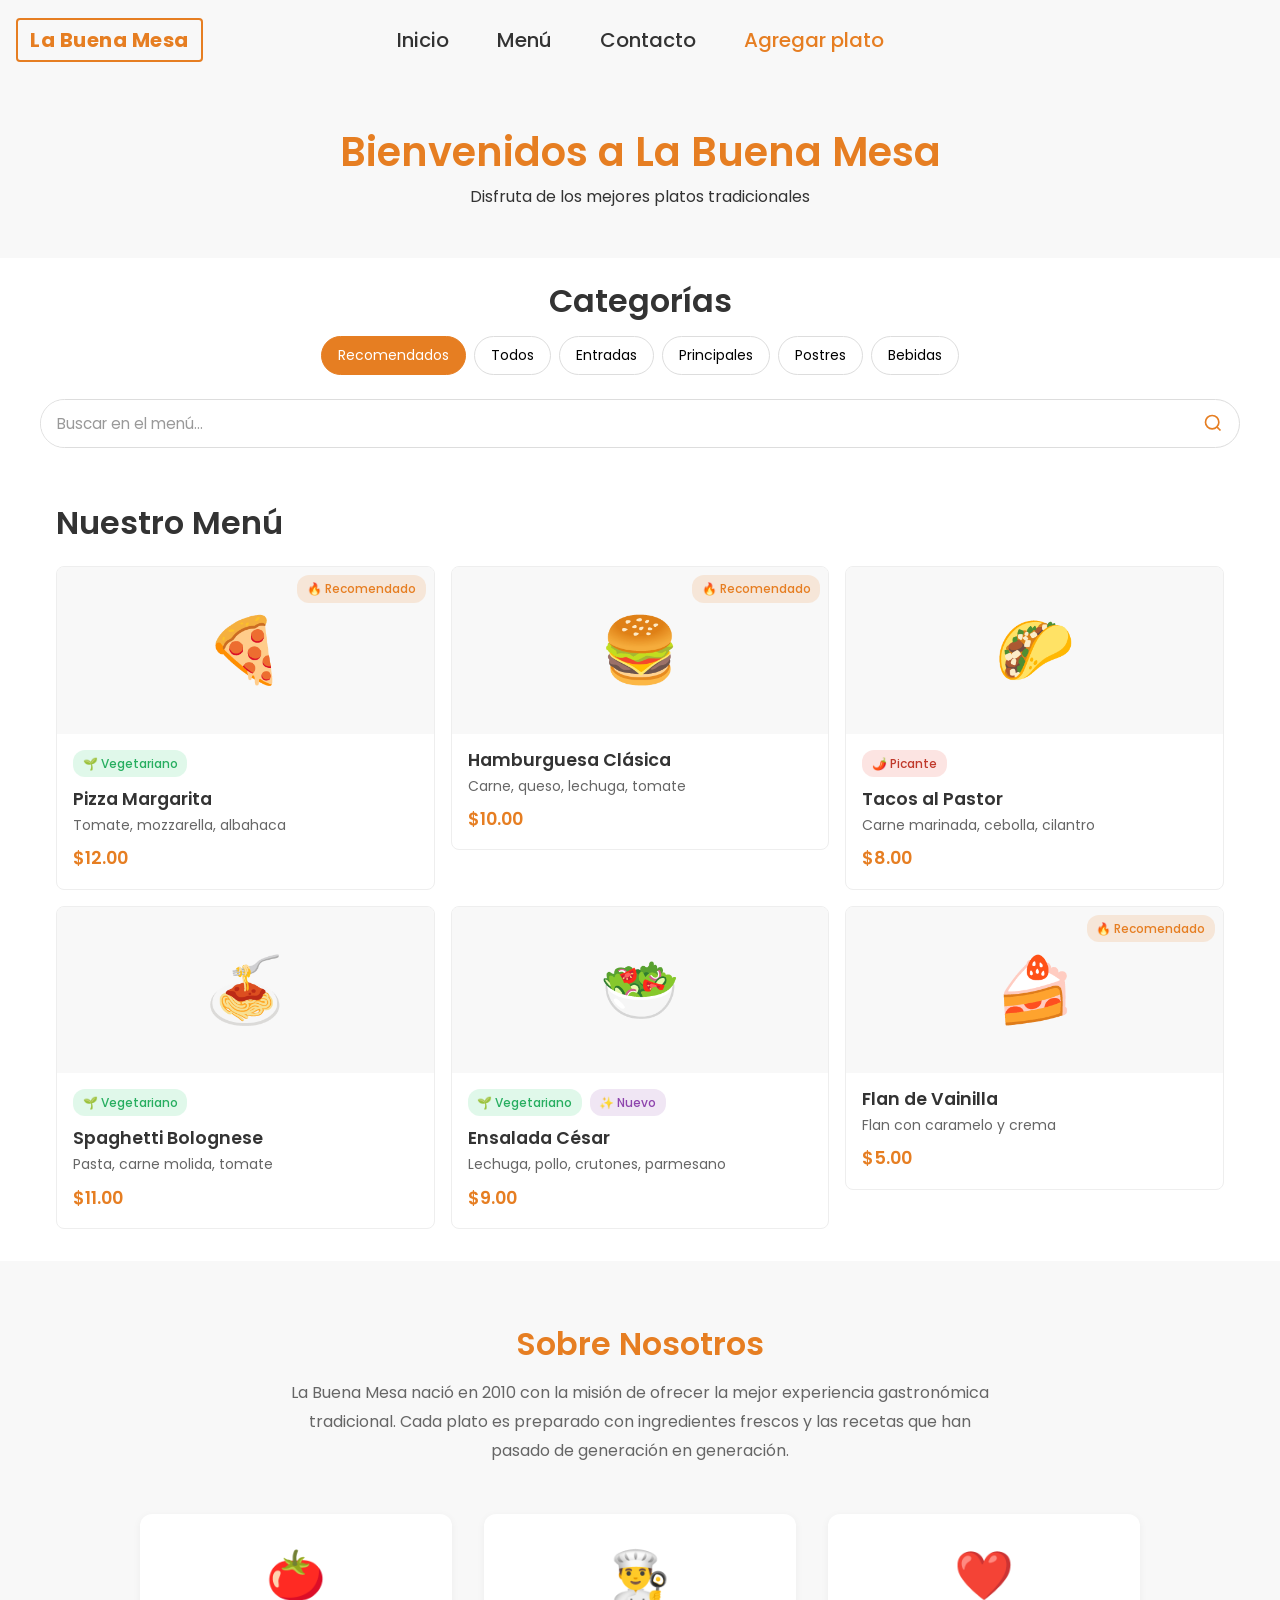
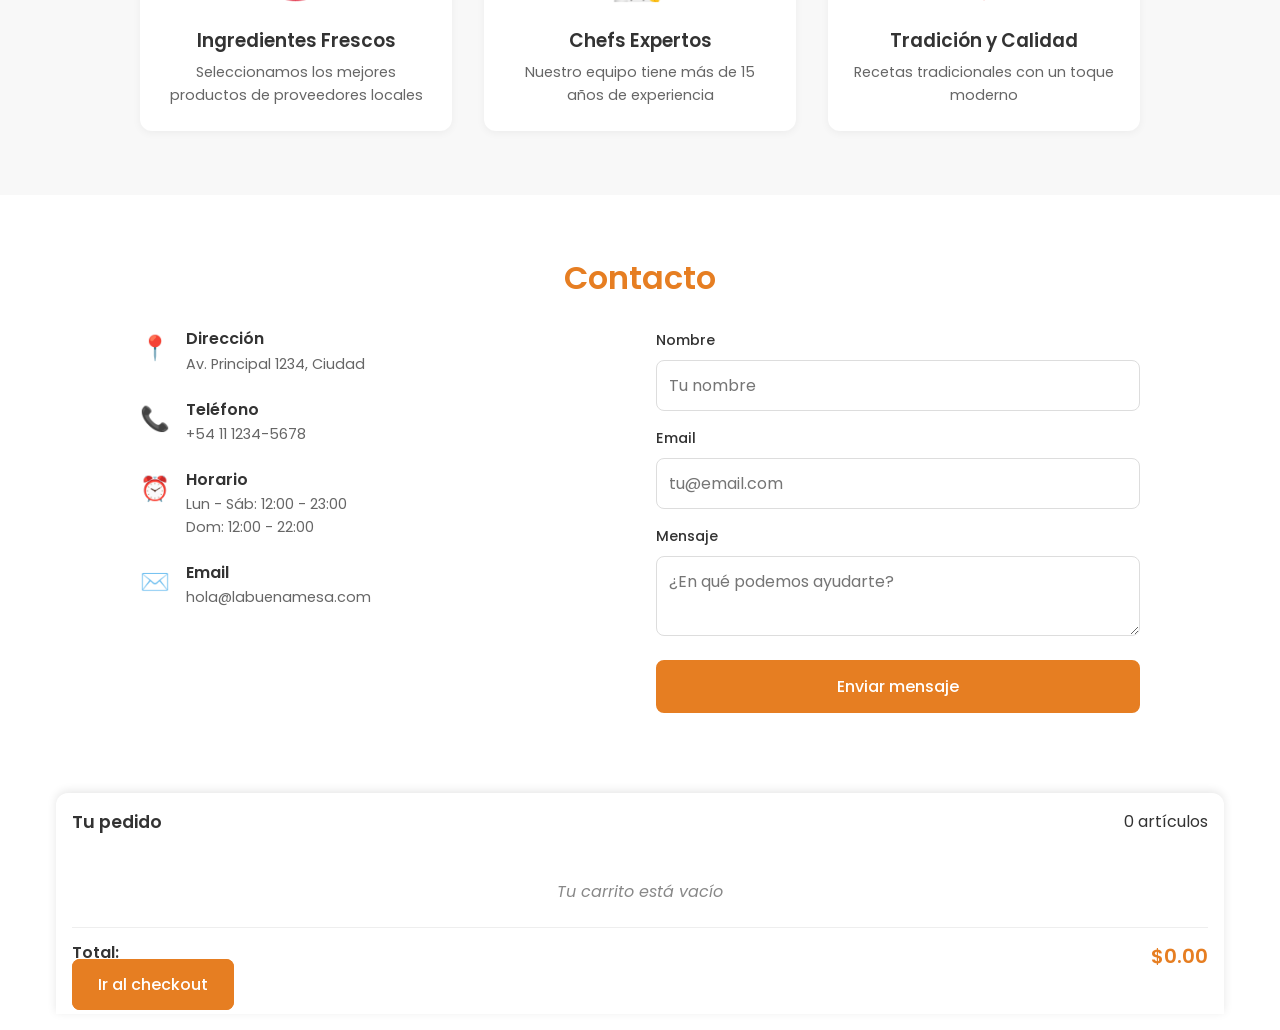
==== commit 071c5345: "Agregado de página de checkout" ====
--- a/index.html
+++ b/index.html
@@ -185,6 +185,9 @@
             <span>Total:</span>
             <span class="cart-total">$0.00</span>
           </div>
+          <a href="checkout.html" class="btn btn-primary btn-checkout-cart">
+            Ir al checkout
+          </a>
         </div>
       </div>
     </footer>
--- a/styles.css
+++ b/styles.css
@@ -393,6 +393,11 @@
   font-size: 1.25rem;
 }
 
+.btn-checkout-cart {
+  width: 100%;
+  margin-top: 1rem;
+}
+
 .form-page {
   padding-top: calc(var(--nav-height) + 2rem);
   padding-bottom: 2rem;
@@ -481,6 +486,185 @@
   margin-top: 1rem;
 }
 
+.checkout-page {
+  padding-top: calc(var(--nav-height) + 2rem);
+  padding-bottom: 2rem;
+  min-height: 100vh;
+  background-color: var(--color-bg-secondary);
+}
+
+.checkout-container {
+  max-width: 1000px;
+  margin: 0 auto;
+  padding: 1rem;
+}
+
+.checkout-container h1 {
+  color: var(--color-primary);
+  margin-bottom: 1.5rem;
+  text-align: center;
+}
+
+.checkout-grid {
+  display: grid;
+  grid-template-columns: 1fr;
+  gap: 2rem;
+}
+
+.checkout-summary {
+  display: flex;
+  flex-direction: column;
+  background: var(--color-bg);
+  border-radius: 12px;
+  padding: 1.5rem;
+  box-shadow: 0 2px 10px rgba(0, 0, 0, 0.1);
+}
+
+.checkout-summary h2 {
+  margin-bottom: 1rem;
+  font-size: 1.25rem;
+}
+
+.checkout-items {
+  display: flex;
+  flex-direction: column;
+  gap: 1rem;
+  margin-bottom: 1rem;
+  max-height: 100%;
+  overflow-y: auto;
+}
+
+.checkout-item {
+  display: grid;
+  grid-template-columns: auto 1fr auto auto;
+  gap: 1rem;
+  align-items: center;
+  padding: 1rem;
+  background: var(--color-bg-secondary);
+  border-radius: 8px;
+}
+
+.checkout-item-image {
+  font-size: 2.5rem;
+}
+
+.checkout-item-details h3 {
+  font-size: 1rem;
+  margin-bottom: 0.25rem;
+}
+
+.checkout-item-details p {
+  font-size: 0.8rem;
+  color: #666;
+}
+
+.checkout-item-price {
+  font-weight: 600;
+  color: var(--color-primary);
+}
+
+.remove-item {
+  width: 32px;
+  height: 32px;
+  border: none;
+  background: transparent;
+  color: #888;
+  font-size: 1.5rem;
+  cursor: pointer;
+  border-radius: 50%;
+  transition: all 0.2s ease;
+}
+
+.remove-item:hover {
+  color: #e74c3c;
+  background: rgba(231, 76, 60, 0.1);
+}
+
+.checkout-total {
+  display: flex;
+  justify-content: space-between;
+  padding-top: 1rem;
+  border-top: 2px solid #eee;
+  font-size: 1.25rem;
+  font-weight: 700;
+}
+
+.total-amount {
+  color: var(--color-primary);
+}
+
+.checkout-form-section {
+  background: var(--color-bg);
+  border-radius: 12px;
+  padding: 1.5rem;
+  box-shadow: 0 2px 10px rgba(0, 0, 0, 0.1);
+}
+
+.checkout-form-section h2 {
+  margin-bottom: 1rem;
+  margin-top: 1.5rem;
+  font-size: 1.25rem;
+}
+
+.checkout-form-section h2:first-child {
+  margin-top: 0;
+}
+
+.checkout-form {
+  display: flex;
+  flex-direction: column;
+  gap: 1rem;
+}
+
+.payment-methods {
+  display: flex;
+  flex-wrap: wrap;
+  gap: 1rem;
+  flex-wrap: nowrap;
+}
+
+.payment-option {
+  flex: 1;
+  flex-basis: 0;
+  display: flex;
+  align-items: center;
+  gap: 0.5rem;
+  padding: 1rem;
+  border: 2px solid #ddd;
+  border-radius: 8px;
+  cursor: pointer;
+  transition: all 0.2s ease;
+}
+
+.payment-option:hover {
+  border-color: var(--color-primary);
+}
+
+.payment-option:has(input:checked) {
+  border-color: var(--color-primary);
+  background: rgba(230, 126, 34, 0.1);
+}
+
+.payment-option input {
+  display: none;
+}
+
+.payment-icon {
+  font-size: 1.5rem;
+}
+
+.btn-checkout {
+  margin-top: 1rem;
+  padding: 1rem;
+  font-size: 1.1rem;
+}
+
+@media (min-width: 768px) {
+  .checkout-grid {
+    grid-template-columns: 1fr 1fr;
+  }
+}
+
 .btn {
   flex: 1;
   padding: 0.75rem 1.5rem;
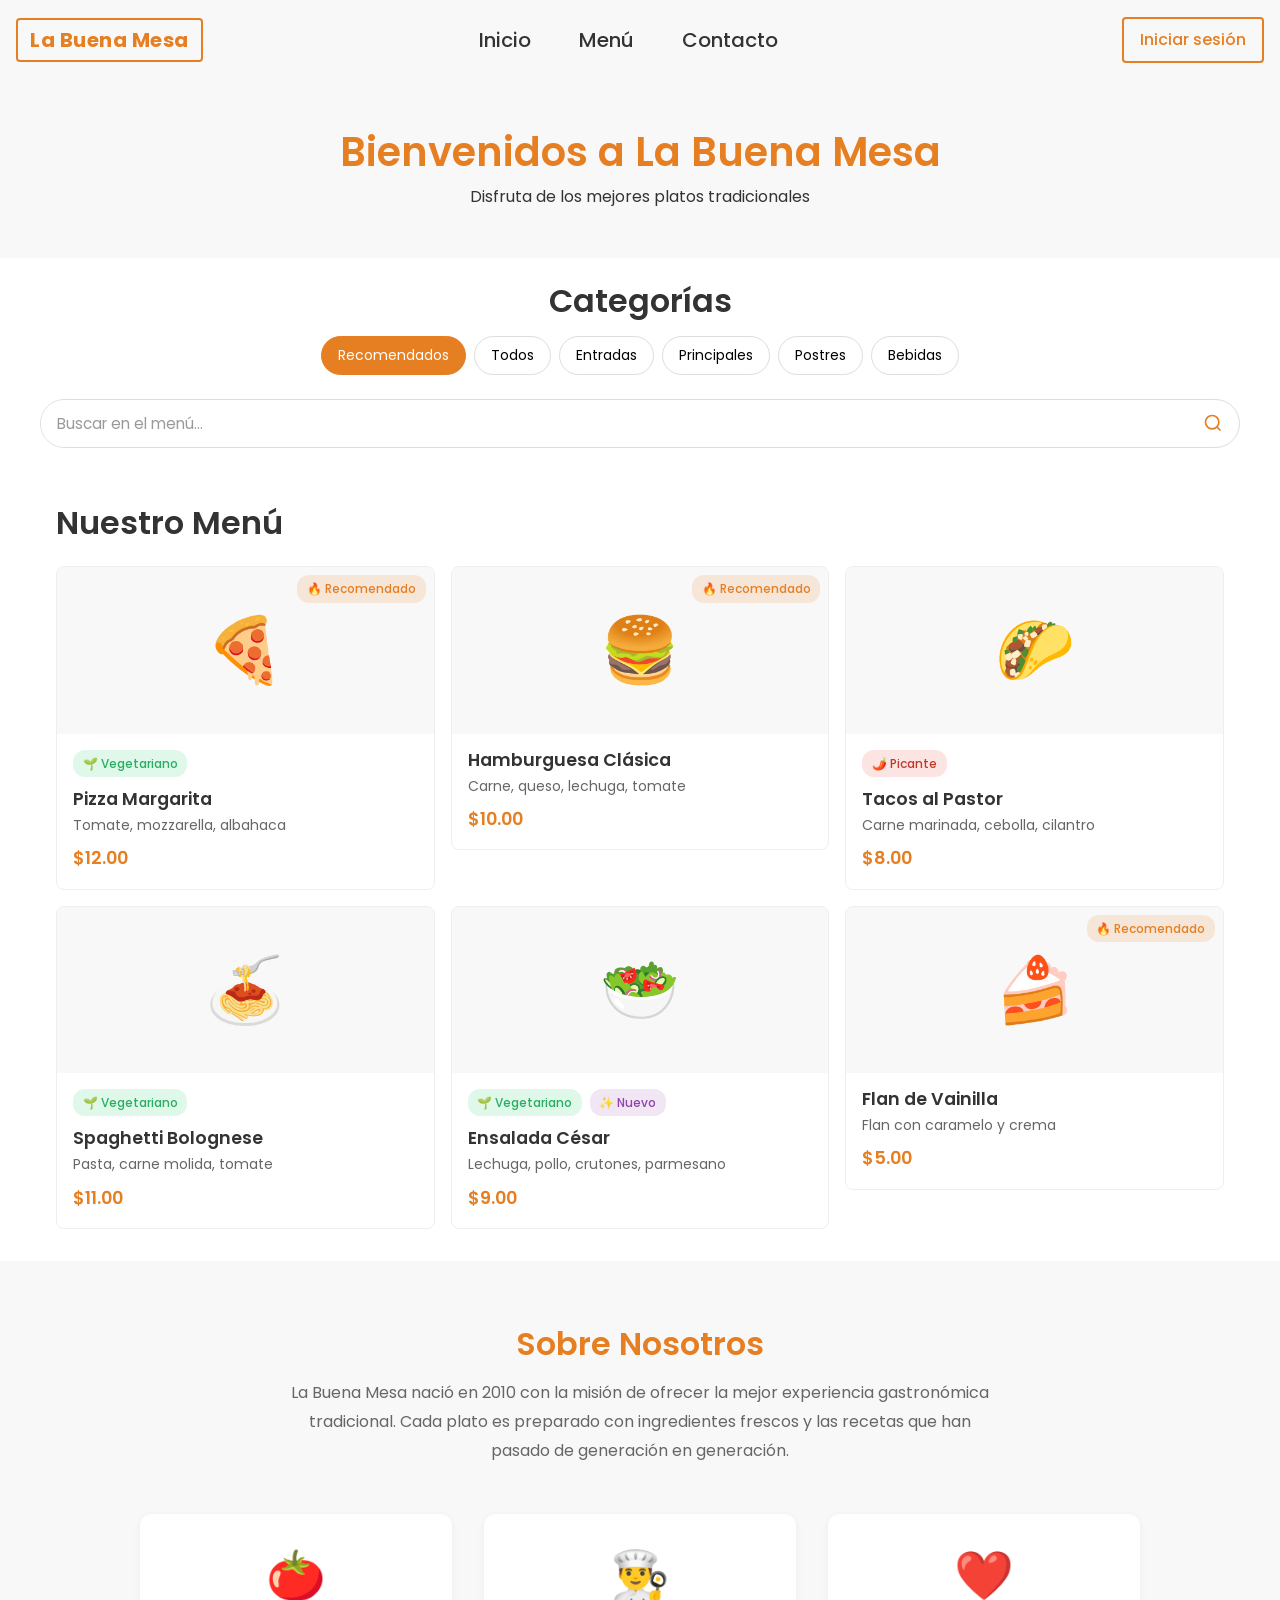
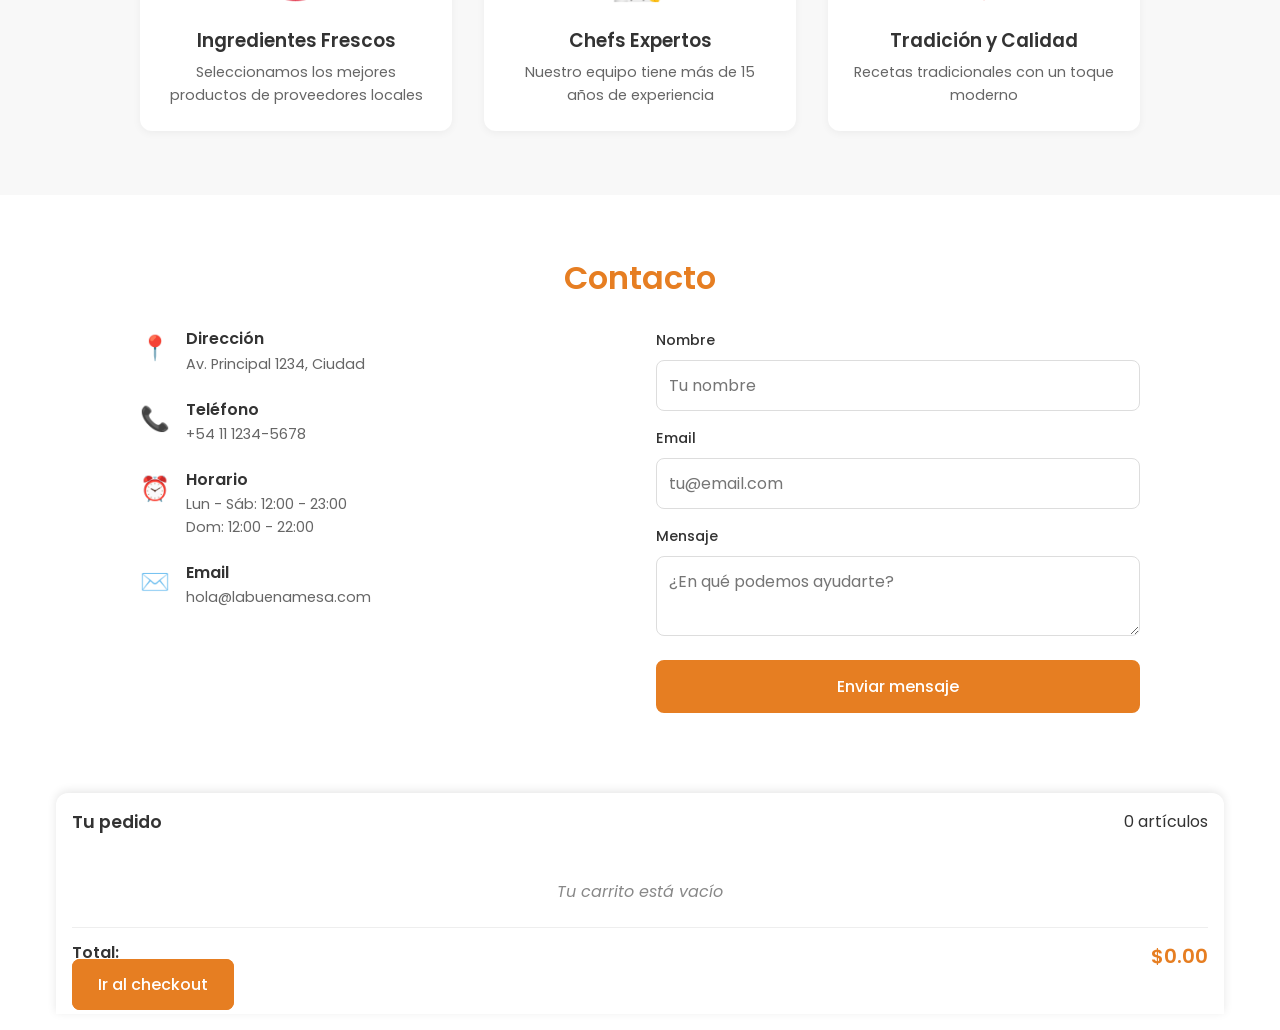
==== commit 188cc915: "Merge pull request #10 from francoangulo/pagina-login Implementación de un sistema sencillo de login" ====
--- a/index.html
+++ b/index.html
@@ -12,6 +12,7 @@
     />
     <link rel="stylesheet" href="styles.css" />
     <script type="module" src="carga-productos.js"></script>
+    <script type="module" src="auth.js"></script>
   </head>
   <body>
     <nav>
@@ -34,6 +35,10 @@
         </ul>
       </div>
     </nav>
+    <script type="module">
+      import { initAuthNav } from './auth.js'
+      initAuthNav()
+    </script>
 
     <header class="hero">
       <h1>Bienvenidos a La Buena Mesa</h1>
--- a/styles.css
+++ b/styles.css
@@ -972,3 +972,122 @@
     width: auto;
   }
 }
+
+.nav-link-login {
+  display: inline-block;
+  font-size: 1rem;
+  font-weight: 500;
+  padding: 0.5rem 1rem;
+  border-radius: 4px;
+  color: var(--color-primary);
+  border: 2px solid var(--color-primary);
+  transition: all 0.2s ease;
+}
+
+.nav-link-login:hover {
+  background: var(--color-primary);
+  color: #fff;
+}
+
+.avatar-btn {
+  background: none;
+  border: none;
+  font-size: 1.5rem;
+  cursor: pointer;
+  padding: 0.25rem;
+  border-radius: 50%;
+  transition: background 0.2s ease;
+}
+
+.avatar-btn:hover {
+  background: rgba(230, 126, 34, 0.1);
+}
+
+.auth-nav-item {
+  position: absolute;
+  right: 1rem;
+  list-style: none;
+}
+
+.auth-dropdown {
+  display: none;
+  position: absolute;
+  right: 0;
+  top: 100%;
+  background: var(--color-bg);
+  border: 1px solid #ddd;
+  border-radius: 8px;
+  padding: 0.5rem;
+  box-shadow: 0 2px 8px rgba(0, 0, 0, 0.1);
+  z-index: 1001;
+}
+
+.auth-dropdown.active {
+  display: block;
+}
+
+.logout-btn {
+  background: none;
+  border: none;
+  padding: 0.5rem 1rem;
+  cursor: pointer;
+  font-family: var(--font-primary);
+  font-size: 0.9rem;
+  color: #e74c3c;
+  border-radius: 4px;
+  transition: background 0.2s ease;
+  white-space: nowrap;
+}
+
+.logout-btn:hover {
+  background: rgba(231, 76, 60, 0.1);
+}
+
+.login-page {
+  padding-top: calc(var(--nav-height) + 2rem);
+  padding-bottom: 2rem;
+  min-height: 100vh;
+  background-color: var(--color-bg-secondary);
+  display: flex;
+  align-items: center;
+  justify-content: center;
+}
+
+.login-container {
+  max-width: 400px;
+  width: 100%;
+  padding: 2rem;
+  background: var(--color-bg);
+  border-radius: 12px;
+  box-shadow: 0 2px 10px rgba(0, 0, 0, 0.1);
+}
+
+.login-container h1 {
+  color: var(--color-primary);
+  margin-bottom: 0.5rem;
+  text-align: center;
+}
+
+.login-subtitle {
+  text-align: center;
+  color: #666;
+  margin-bottom: 2rem;
+}
+
+.login-form {
+  display: flex;
+  flex-direction: column;
+  gap: 1.5rem;
+}
+
+.btn-login {
+  width: 100%;
+  margin-top: 0.5rem;
+}
+
+.login-hint {
+  text-align: center;
+  color: #999;
+  font-size: 0.85rem;
+  margin-top: 1rem;
+}
